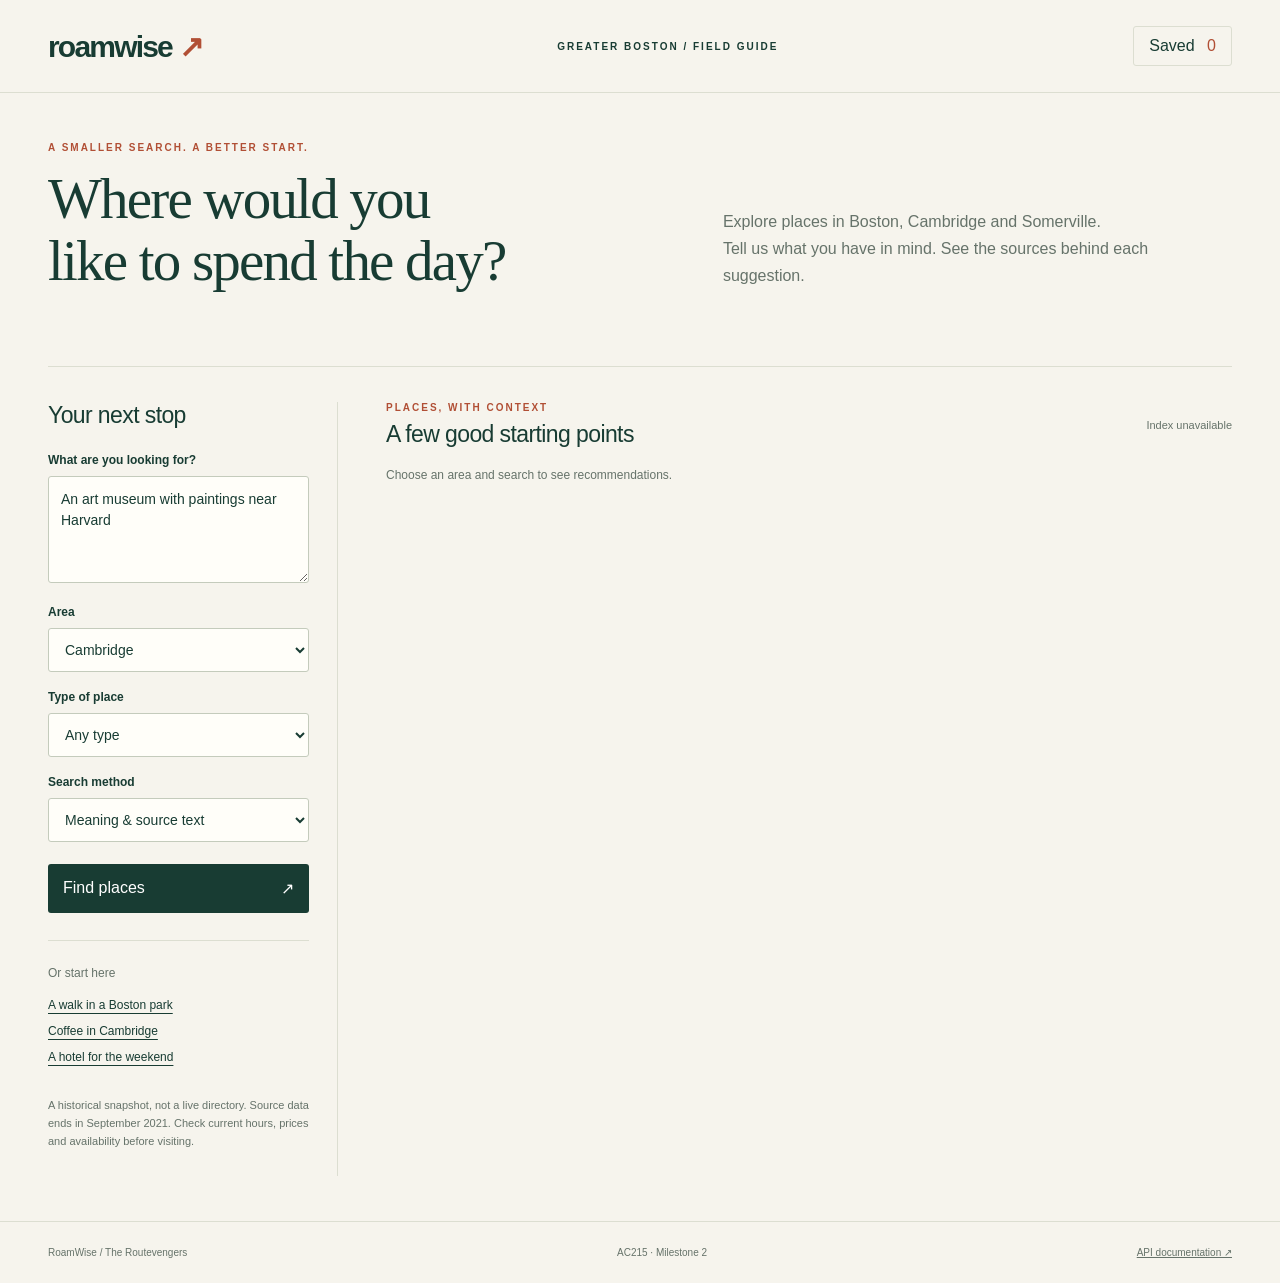
==== frontend/index.html @ 8fcb5fa9 "Build reproducible RoamWise MS2 retrieval pipeline" ====
<!doctype html>
<html lang="en">
  <head>
    <meta charset="utf-8" />
    <meta name="viewport" content="width=device-width, initial-scale=1" />
    <title>RoamWise · Boston, one place at a time</title>
    <link rel="stylesheet" href="styles.css" />
    <script src="app.js" defer></script>
  </head>
  <body>
    <header class="site-header">
      <a class="brand" href="/">roamwise<span>↗</span></a
      ><span>GREATER BOSTON / FIELD GUIDE</span
      ><button id="saved-toggle" class="quiet">
        Saved <span id="saved-count">0</span>
      </button>
    </header>
    <main>
      <section class="intro">
        <p class="eyebrow">A SMALLER SEARCH. A BETTER START.</p>
        <h1>Where would you<br />like to spend the day?</h1>
        <p class="lede">
          Explore places in Boston, Cambridge and Somerville.<br />Tell us what
          you have in mind. See the sources behind each suggestion.
        </p>
      </section>
      <div class="workspace">
        <aside class="search-panel">
          <h2>Your next stop</h2>
          <form id="search-form">
            <label for="query">What are you looking for?</label>
            <textarea
              id="query"
              name="query"
              minlength="3"
              maxlength="500"
              required
              placeholder="An art museum with paintings near Harvard"
            >
An art museum with paintings near Harvard</textarea
            >
            <label for="city">Area</label
            ><select id="city">
              <option value="">All three cities</option>
              <option value="Boston">Boston</option>
              <option value="Cambridge" selected>Cambridge</option>
              <option value="Somerville">Somerville</option>
            </select>
            <label for="category">Type of place</label
            ><select id="category">
              <option value="">Any type</option>
              <option value="culture">Arts & culture</option>
              <option value="outdoors">Outdoors & landmarks</option>
              <option value="food">Food & coffee</option>
              <option value="lodging">Places to stay</option>
            </select>
            <label for="method">Search method</label
            ><select id="method">
              <option value="semantic">Meaning & source text</option>
              <option value="baseline">Category & rating baseline</option>
            </select>
            <button id="search-button" class="primary" type="submit">
              Find places <span>↗</span>
            </button>
          </form>
          <div class="try">
            <p>Or start here</p>
            <button data-example="outdoors">A walk in a Boston park</button
            ><button data-example="food">Coffee in Cambridge</button
            ><button data-example="lodging">A hotel for the weekend</button>
          </div>
          <p class="data-note">
            A historical snapshot, not a live directory. Source data ends in
            September 2021. Check current hours, prices and availability before
            visiting.
          </p>
        </aside>
        <section class="results-panel" aria-label="Search results">
          <div class="results-header">
            <div>
              <p class="eyebrow">PLACES, WITH CONTEXT</p>
              <h2 id="results-title">A few good starting points</h2>
            </div>
            <span id="dataset-status" class="status">Connecting…</span>
          </div>
          <p id="message" role="status" aria-live="polite">
            Choose an area and search to see recommendations.
          </p>
          <div id="results"></div>
          <details id="context-panel" hidden>
            <summary>View retrieved context</summary>
            <p>
              These passages are the input an optional future language model
              would receive. This version retrieves sources; it does not
              generate an itinerary.
            </p>
            <pre id="context"></pre>
          </details>
          <section id="saved-panel" hidden>
            <div class="results-header">
              <h2>Your shortlist</h2>
              <button id="export" class="quiet">Download shortlist</button>
            </div>
            <div id="saved-list"></div>
          </section>
        </section>
      </div>
    </main>
    <footer>
      <span>RoamWise / The Routevengers</span><span>AC215 · Milestone 2</span
      ><a href="http://localhost:8000/docs" target="_blank" rel="noopener"
        >API documentation ↗</a
      >
    </footer>
    <dialog id="detail">
      <button id="close-detail" class="quiet close">Close ×</button>
      <div id="detail-body"></div>
    </dialog>
  </body>
</html>
---- frontend/styles.css ----
:root {
  --ink: #183c33;
  --muted: #66736a;
  --paper: #f6f4ed;
  --white: #fffef9;
  --line: #dcded1;
  --accent: #b14f35;
  --soft: #e8ebdf;
  font-family: Arial, sans-serif;
  color: var(--ink);
  background: var(--paper);
}
* {
  box-sizing: border-box;
}
body {
  margin: 0;
}
button,
input,
select,
textarea {
  font: inherit;
}
button,
a,
select,
summary {
  touch-action: manipulation;
}
button {
  cursor: pointer;
}
button:focus-visible,
a:focus-visible,
select:focus-visible,
textarea:focus-visible,
summary:focus-visible {
  outline: 3px solid var(--accent);
  outline-offset: 4px;
}
a {
  color: inherit;
}
button {
  color: inherit;
}
.site-header {
  max-width: 1360px;
  margin: auto;
  padding: 26px 48px;
  display: flex;
  justify-content: space-between;
  align-items: center;
  border-bottom: 1px solid var(--line);
}
.brand {
  font-size: 30px;
  font-weight: 800;
  letter-spacing: -1.8px;
  text-decoration: none;
}
.brand span {
  color: var(--accent);
  margin-left: 7px;
}
.site-header > span,
.eyebrow {
  font-size: 10px;
  letter-spacing: 2px;
  font-weight: 700;
}
.quiet {
  border: 1px solid var(--line);
  background: transparent;
  padding: 10px 15px;
  border-radius: 3px;
}
.quiet:hover {
  background: var(--soft);
}
#saved-count {
  margin-left: 8px;
  color: var(--accent);
}
main {
  max-width: 1360px;
  padding: 0 48px;
  margin: auto;
}
.intro {
  padding: 49px 0 40px;
  position: relative;
}
.eyebrow {
  color: var(--accent);
  margin: 0 0 15px;
}
h1 {
  font-family: Georgia, serif;
  font-weight: 400;
  font-size: 57px;
  line-height: 1.08;
  letter-spacing: -1.8px;
  margin: 0 0 22px;
}
.lede {
  font-size: 15px;
  line-height: 1.7;
  color: var(--muted);
  margin: 0;
}
h2 {
  font-size: 23px;
  letter-spacing: -0.6px;
  margin: 0 0 24px;
  font-weight: 500;
}
.workspace {
  display: grid;
  grid-template-columns: 290px 1fr;
  gap: 48px;
  border-top: 1px solid var(--line);
  padding-top: 35px;
}
.search-panel {
  padding-right: 28px;
  border-right: 1px solid var(--line);
}
label {
  display: block;
  font-size: 12px;
  font-weight: bold;
  margin: 18px 0 9px;
}
textarea,
select {
  width: 100%;
  padding: 12px;
  border: 1px solid #c4cbbc;
  background: var(--white);
  border-radius: 3px;
  color: var(--ink);
  font-size: 14px;
}
textarea {
  height: 107px;
  resize: vertical;
  line-height: 1.5;
}
.primary {
  width: 100%;
  display: flex;
  justify-content: space-between;
  background: var(--ink);
  color: white;
  border: 0;
  padding: 15px;
  margin-top: 22px;
  border-radius: 3px;
}
.primary:hover {
  background: #285448;
}
.primary:disabled {
  opacity: 0.6;
  cursor: wait;
}
.try {
  border-top: 1px solid var(--line);
  margin-top: 27px;
  padding-top: 13px;
}
.try p {
  font-size: 12px;
  color: var(--muted);
}
.try button {
  display: block;
  border: 0;
  background: transparent;
  text-align: left;
  font-size: 12px;
  padding: 6px 0;
  text-decoration: underline;
  text-underline-offset: 4px;
}
.data-note {
  font-size: 11px;
  line-height: 1.65;
  color: var(--muted);
  margin: 26px 0;
}
.results-header {
  display: flex;
  justify-content: space-between;
  align-items: center;
  gap: 16px;
}
.results-header h2 {
  margin-bottom: 0;
}
.results-header .eyebrow {
  margin-bottom: 8px;
}
.status {
  font-size: 11px;
  white-space: nowrap;
  color: var(--muted);
}
#message {
  font-size: 12px;
  line-height: 1.6;
  color: var(--muted);
  margin: 18px 0 26px;
}
.place {
  display: grid;
  grid-template-columns: 45px 1fr;
  gap: 14px;
  padding: 23px 0;
  border-top: 1px solid var(--line);
}
.rank {
  font:
    32px Georgia,
    serif;
  color: #a5b09e;
}
.place-top {
  display: flex;
  justify-content: space-between;
  gap: 12px;
}
.place h3 {
  font:
    27px/1.2 Georgia,
    serif;
  letter-spacing: -0.5px;
  margin: 0 0 10px;
}
.place-meta {
  font-size: 11px;
  letter-spacing: 0.6px;
  text-transform: uppercase;
  color: var(--accent);
  margin: 0 0 14px;
}
.place-address {
  font-size: 12px;
  color: var(--muted);
  line-height: 1.5;
  margin: 0 0 14px;
}
.quote {
  border-left: 2px solid #cbd4bd;
  padding: 1px 15px;
  margin: 0 0 15px;
  font:
    14px/1.65 Georgia,
    serif;
  color: #465647;
}
.quote small {
  display: block;
  font:
    10px Arial,
    sans-serif;
  margin-top: 8px;
  color: var(--muted);
}
.place-footer {
  display: flex;
  gap: 12px;
  align-items: center;
  justify-content: space-between;
}
.text-button {
  border: 0;
  padding: 7px 0;
  background: transparent;
  font-size: 12px;
  text-decoration: underline;
  text-underline-offset: 4px;
}
.score {
  font-size: 10px;
  color: var(--muted);
  text-align: right;
}
.save {
  align-self: start;
  border: 1px solid var(--line);
  background: transparent;
  padding: 8px 11px;
  font-size: 11px;
  border-radius: 3px;
}
.save[aria-pressed="true"] {
  background: var(--soft);
}
details {
  border-top: 1px solid var(--line);
  padding: 20px 0;
  margin-top: 15px;
  font-size: 12px;
}
details p {
  color: var(--muted);
  line-height: 1.6;
}
summary {
  cursor: pointer;
}
pre {
  white-space: pre-wrap;
  font: 12px/1.6 monospace;
  background: var(--soft);
  padding: 20px;
  overflow-wrap: anywhere;
  max-height: 420px;
  overflow: auto;
}
footer {
  max-width: 1360px;
  margin: 45px auto 0;
  padding: 25px 48px;
  display: flex;
  justify-content: space-between;
  border-top: 1px solid var(--line);
  font-size: 10px;
  color: var(--muted);
}
dialog {
  width: min(730px, 92vw);
  max-height: 85vh;
  overflow: auto;
  border: 1px solid var(--line);
  background: var(--white);
  padding: 30px;
  color: var(--ink);
}
dialog::backdrop {
  background: #102a2370;
}
.close {
  float: right;
}
dialog h2 {
  clear: both;
  font:
    32px Georgia,
    serif;
  padding-top: 25px;
}
dialog p {
  font-size: 14px;
  line-height: 1.7;
}
dialog h3 {
  font-size: 14px;
  margin-top: 24px;
}
.detail-source {
  font-size: 11px !important;
  overflow-wrap: anywhere;
  color: var(--muted);
}
#saved-panel {
  border-top: 1px solid var(--line);
  padding-top: 25px;
  margin-top: 25px;
}
.saved-row {
  display: flex;
  justify-content: space-between;
  align-items: center;
  padding: 14px 0;
  border-bottom: 1px solid var(--line);
  font-size: 14px;
}
.error {
  color: #a0392b !important;
}
@media (min-width: 1100px) {
  .lede {
    position: absolute;
    left: 57%;
    top: 115px;
    font-size: 16px;
  }
  .intro {
    min-height: 273px;
  }
}
@media (max-width: 800px) {
  .site-header {
    padding: 20px 24px;
  }
  .site-header > span {
    display: none;
  }
  main {
    padding: 0 24px;
  }
  .intro {
    padding: 32px 0;
  }
  h1 {
    font-size: 44px;
  }
  .workspace {
    grid-template-columns: 1fr;
    gap: 28px;
  }
  .search-panel {
    padding-right: 0;
    border-right: 0;
  }
  form {
    display: grid;
    grid-template-columns: 1fr 1fr;
    gap: 0 15px;
  }
  form label:first-child,
  textarea,
  .primary {
    grid-column: 1/-1;
  }
  label[for="city"] {
    grid-column: 1;
  }
  #city {
    grid-column: 1;
  }
  label[for="category"] {
    grid-column: 2;
    grid-row: 3;
  }
  #category {
    grid-column: 2;
    grid-row: 4;
  }
  label[for="method"],
  #method {
    grid-column: 1/-1;
  }
  .try {
    display: none;
  }
  .data-note {
    margin: 18px 0 0;
  }
  .results-header {
    align-items: start;
  }
  .status {
    font-size: 10px;
  }
  .place h3 {
    font-size: 23px;
  }
  .place {
    grid-template-columns: 30px 1fr;
    gap: 10px;
  }
  .rank {
    font-size: 25px;
  }
  footer {
    padding: 20px 24px;
    gap: 20px;
    flex-wrap: wrap;
  }
  .score {
    max-width: 150px;
  }
}
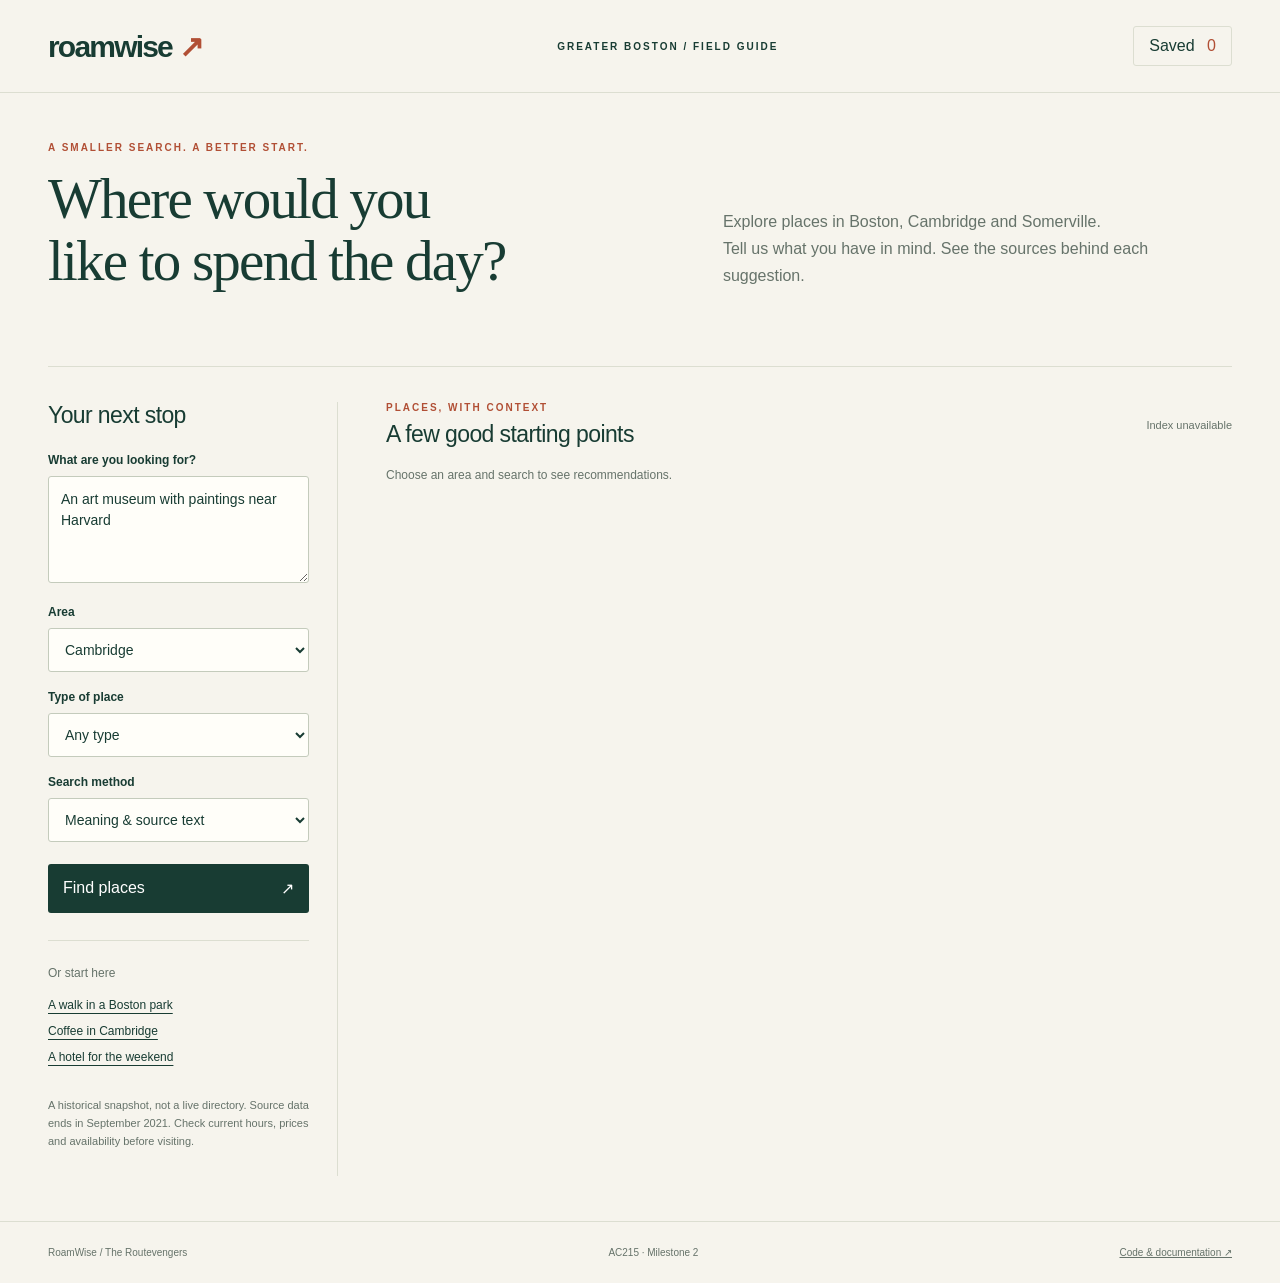
==== commit 0c04415a: "Add public showcase and optional containerized live sharing" ====
--- a/frontend/index.html
+++ b/frontend/index.html
@@ -108,8 +108,11 @@
     </main>
     <footer>
       <span>RoamWise / The Routevengers</span><span>AC215 · Milestone 2</span
-      ><a href="http://localhost:8000/docs" target="_blank" rel="noopener"
-        >API documentation ↗</a
+      ><a
+        href="https://github.com/EthanCHEN6/ac215-roamwise/tree/milestone2"
+        target="_blank"
+        rel="noopener"
+        >Code & documentation ↗</a
       >
     </footer>
     <dialog id="detail">
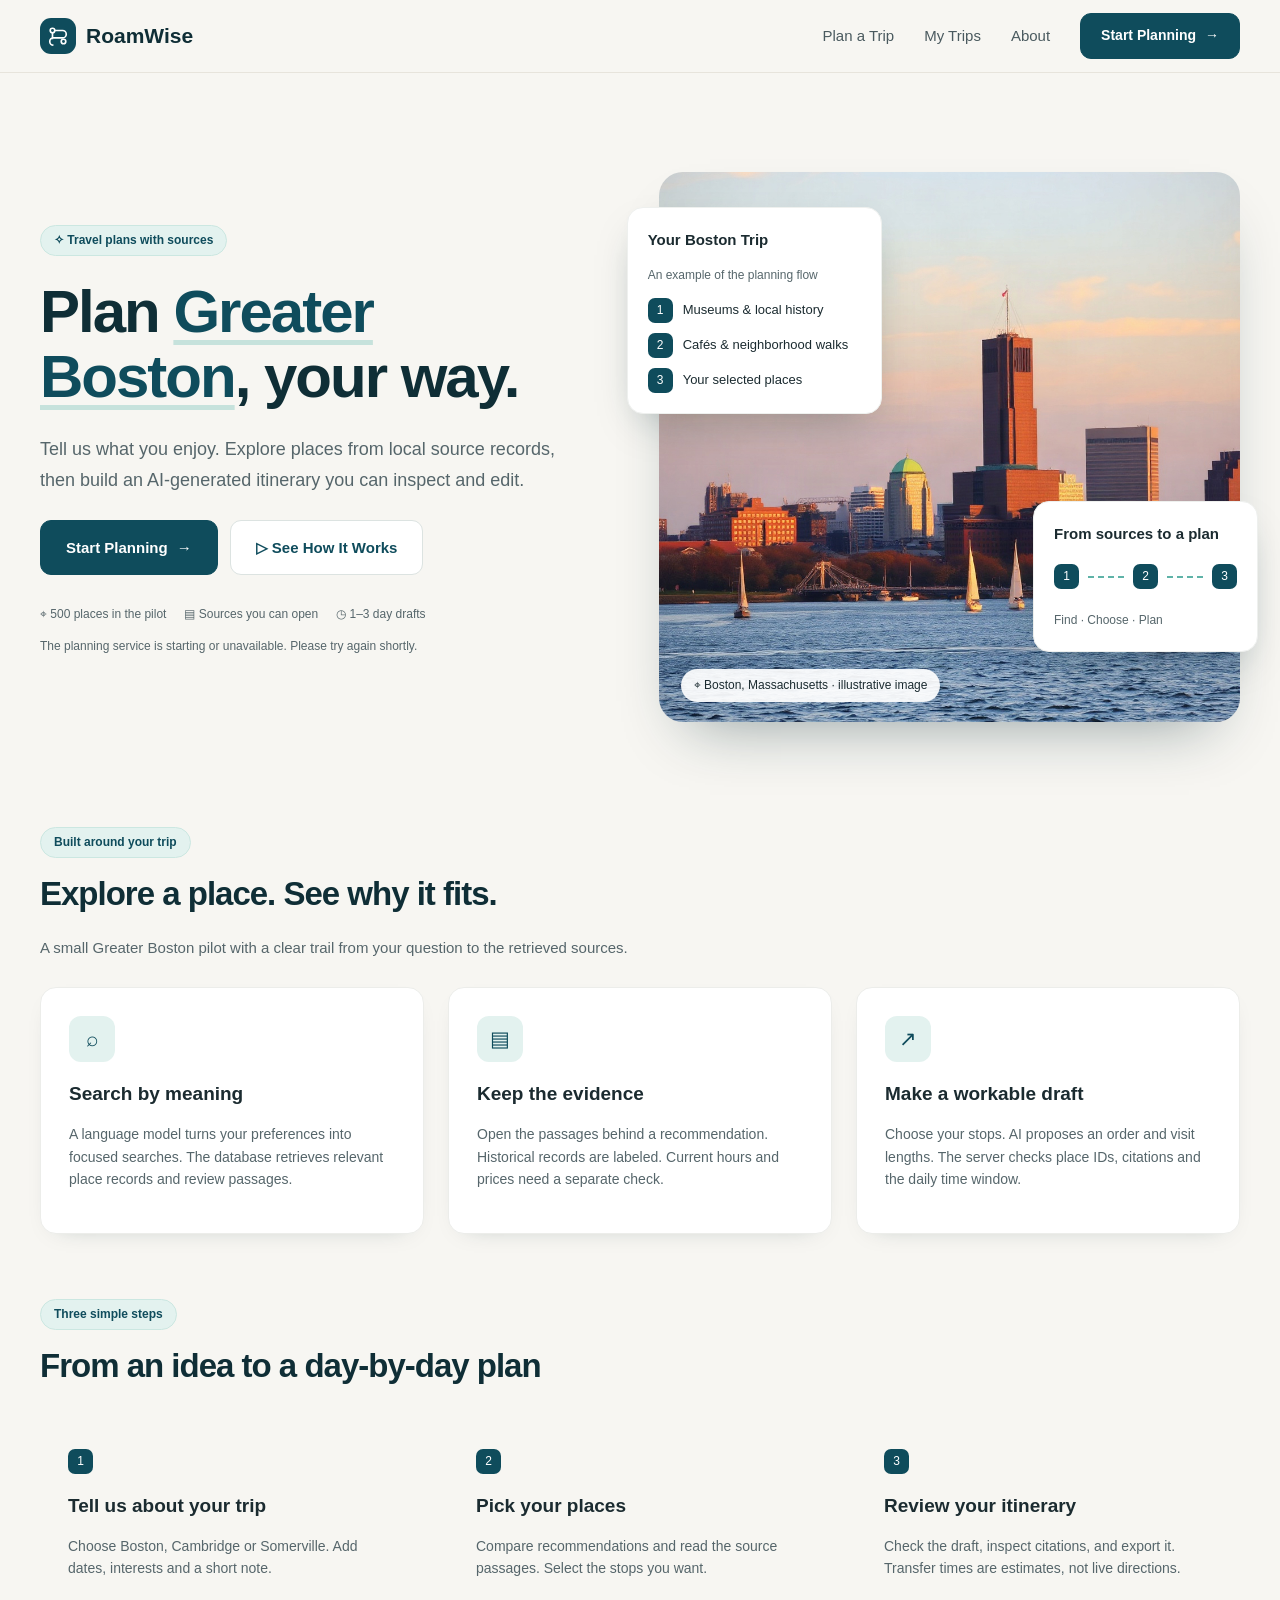
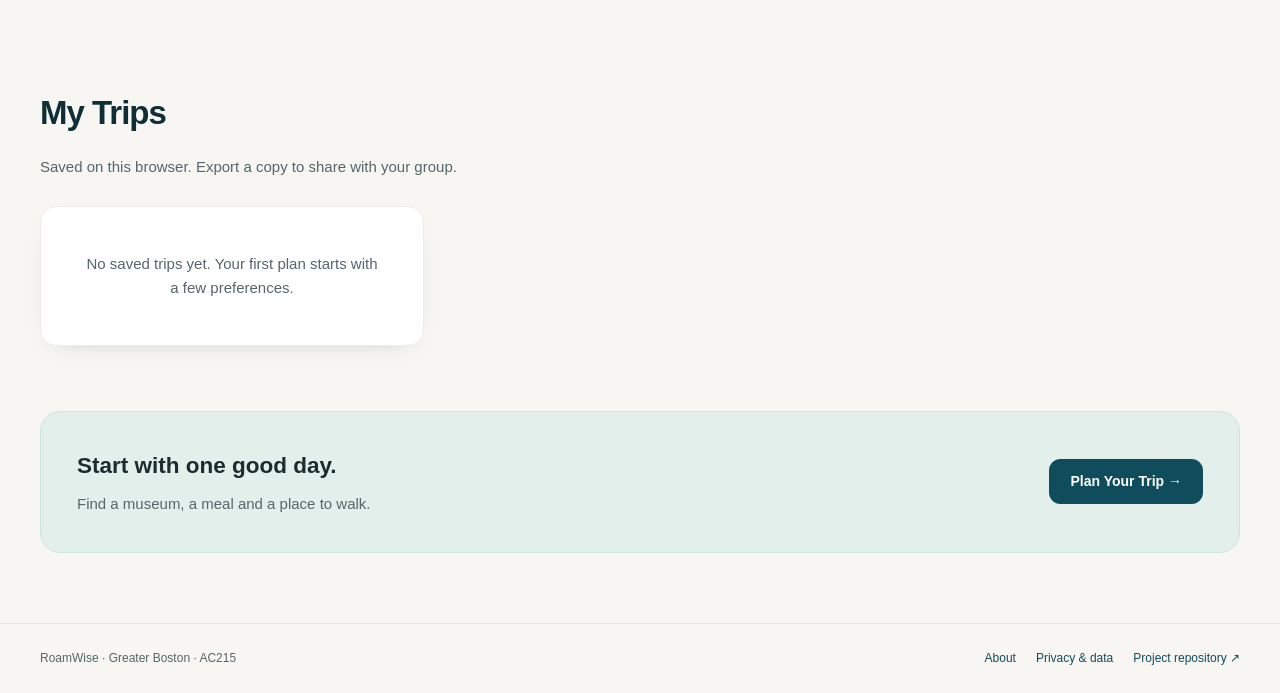
==== commit cf6ab9ae: "Add cited RAG trip planner and containerized cloud deployment" ====
--- a/frontend/index.html
+++ b/frontend/index.html
@@ -1,123 +1 @@
-<!doctype html>
-<html lang="en">
-  <head>
-    <meta charset="utf-8" />
-    <meta name="viewport" content="width=device-width, initial-scale=1" />
-    <title>RoamWise · Boston, one place at a time</title>
-    <link rel="stylesheet" href="styles.css" />
-    <script src="app.js" defer></script>
-  </head>
-  <body>
-    <header class="site-header">
-      <a class="brand" href="/">roamwise<span>↗</span></a
-      ><span>GREATER BOSTON / FIELD GUIDE</span
-      ><button id="saved-toggle" class="quiet">
-        Saved <span id="saved-count">0</span>
-      </button>
-    </header>
-    <main>
-      <section class="intro">
-        <p class="eyebrow">A SMALLER SEARCH. A BETTER START.</p>
-        <h1>Where would you<br />like to spend the day?</h1>
-        <p class="lede">
-          Explore places in Boston, Cambridge and Somerville.<br />Tell us what
-          you have in mind. See the sources behind each suggestion.
-        </p>
-      </section>
-      <div class="workspace">
-        <aside class="search-panel">
-          <h2>Your next stop</h2>
-          <form id="search-form">
-            <label for="query">What are you looking for?</label>
-            <textarea
-              id="query"
-              name="query"
-              minlength="3"
-              maxlength="500"
-              required
-              placeholder="An art museum with paintings near Harvard"
-            >
-An art museum with paintings near Harvard</textarea
-            >
-            <label for="city">Area</label
-            ><select id="city">
-              <option value="">All three cities</option>
-              <option value="Boston">Boston</option>
-              <option value="Cambridge" selected>Cambridge</option>
-              <option value="Somerville">Somerville</option>
-            </select>
-            <label for="category">Type of place</label
-            ><select id="category">
-              <option value="">Any type</option>
-              <option value="culture">Arts & culture</option>
-              <option value="outdoors">Outdoors & landmarks</option>
-              <option value="food">Food & coffee</option>
-              <option value="lodging">Places to stay</option>
-            </select>
-            <label for="method">Search method</label
-            ><select id="method">
-              <option value="semantic">Meaning & source text</option>
-              <option value="baseline">Category & rating baseline</option>
-            </select>
-            <button id="search-button" class="primary" type="submit">
-              Find places <span>↗</span>
-            </button>
-          </form>
-          <div class="try">
-            <p>Or start here</p>
-            <button data-example="outdoors">A walk in a Boston park</button
-            ><button data-example="food">Coffee in Cambridge</button
-            ><button data-example="lodging">A hotel for the weekend</button>
-          </div>
-          <p class="data-note">
-            A historical snapshot, not a live directory. Source data ends in
-            September 2021. Check current hours, prices and availability before
-            visiting.
-          </p>
-        </aside>
-        <section class="results-panel" aria-label="Search results">
-          <div class="results-header">
-            <div>
-              <p class="eyebrow">PLACES, WITH CONTEXT</p>
-              <h2 id="results-title">A few good starting points</h2>
-            </div>
-            <span id="dataset-status" class="status">Connecting…</span>
-          </div>
-          <p id="message" role="status" aria-live="polite">
-            Choose an area and search to see recommendations.
-          </p>
-          <div id="results"></div>
-          <details id="context-panel" hidden>
-            <summary>View retrieved context</summary>
-            <p>
-              These passages are the input an optional future language model
-              would receive. This version retrieves sources; it does not
-              generate an itinerary.
-            </p>
-            <pre id="context"></pre>
-          </details>
-          <section id="saved-panel" hidden>
-            <div class="results-header">
-              <h2>Your shortlist</h2>
-              <button id="export" class="quiet">Download shortlist</button>
-            </div>
-            <div id="saved-list"></div>
-          </section>
-        </section>
-      </div>
-    </main>
-    <footer>
-      <span>RoamWise / The Routevengers</span><span>AC215 · Milestone 2</span
-      ><a
-        href="https://github.com/EthanCHEN6/ac215-roamwise/tree/milestone2"
-        target="_blank"
-        rel="noopener"
-        >Code & documentation ↗</a
-      >
-    </footer>
-    <dialog id="detail">
-      <button id="close-detail" class="quiet close">Close ×</button>
-      <div id="detail-body"></div>
-    </dialog>
-  </body>
-</html>
+<!doctype html><html lang="en"><head><meta charset="utf-8"><meta name="viewport" content="width=device-width,initial-scale=1"><meta name="description" content="Plan a Greater Boston trip with retrieved sources and an AI-generated itinerary."><title>Plan Greater Boston, your way — RoamWise</title><link rel="stylesheet" href="site.css"><link rel="stylesheet" href="assets/leaflet.css"><script src="config.js" defer></script><script src="assets/leaflet.js" defer></script><script src="planner-app.js" defer></script></head><body data-page="home"><header><nav class="nav"><a class="brand" href="home.html" aria-label="RoamWise home"><span class="logo"><svg viewBox="0 0 24 24" fill="none" stroke="currentColor" stroke-width="1.8"><circle cx="6" cy="6" r="2.5"/><circle cx="18" cy="18" r="2.5"/><path d="M8.5 6H17a4 4 0 0 1 0 8H7a4 4 0 0 0 0 8M6 8.5v7"/></svg></span>RoamWise</a><div class="nav-links"><a href="plan.html">Plan a Trip</a><a href="home.html#my-trips">My Trips</a><a href="home.html#about">About</a><a href="plan.html" class="button">Start Planning <span aria-hidden="true">→</span></a></div></nav></header><main class="container"><section class="hero"><div><span class="eyebrow">✧ Travel plans with sources</span><h1>Plan <em>Greater Boston</em>, your way.</h1><p>Tell us what you enjoy. Explore places from local source records, then build an AI-generated itinerary you can inspect and edit.</p><div class="actions"><a class="button" href="plan.html">Start Planning <span aria-hidden="true">→</span></a><a class="secondary" href="#how-it-works">▷ See How It Works</a></div><div class="facts"><span>⌖ 500 places in the pilot</span><span>▤ Sources you can open</span><span>◷ 1–3 day drafts</span></div><p class="micro" style="font-size:12px" id="service-status">Checking the planning service…</p></div><div class="hero-visual"><img src="assets/boston.jpg" alt="Illustrative Boston skyline across the Charles River" fetchpriority="high"><span class="photo-label">⌖ Boston, Massachusetts · illustrative image</span><div class="float-card first"><h3>Your Boston Trip</h3><span class="micro">An example of the planning flow</span><ol><li><span class="num">1</span> Museums & local history</li><li><span class="num">2</span> Cafés & neighborhood walks</li><li><span class="num">3</span> Your selected places</li></ol></div><div class="float-card second"><h3>From sources to a plan</h3><div class="line-route"><span class="num">1</span><i></i><span class="num">2</span><i></i><span class="num">3</span></div><span class="micro">Find · Choose · Plan</span></div></div></section><section class="section" id="about"><span class="eyebrow">Built around your trip</span><h2>Explore a place. See why it fits.</h2><p>A small Greater Boston pilot with a clear trail from your question to the retrieved sources.</p><div class="three"><article class="card feature"><span class="icon-block">⌕</span><h3>Search by meaning</h3><p>A language model turns your preferences into focused searches. The database retrieves relevant place records and review passages.</p></article><article class="card feature"><span class="icon-block">▤</span><h3>Keep the evidence</h3><p>Open the passages behind a recommendation. Historical records are labeled. Current hours and prices need a separate check.</p></article><article class="card feature"><span class="icon-block">↗</span><h3>Make a workable draft</h3><p>Choose your stops. AI proposes an order and visit lengths. The server checks place IDs, citations and the daily time window.</p></article></div></section><section class="section" id="how-it-works"><span class="eyebrow">Three simple steps</span><h2>From an idea to a day-by-day plan</h2><div class="three"><article class="feature"><span class="num">1</span><h3>Tell us about your trip</h3><p>Choose Boston, Cambridge or Somerville. Add dates, interests and a short note.</p></article><article class="feature"><span class="num">2</span><h3>Pick your places</h3><p>Compare recommendations and read the source passages. Select the stops you want.</p></article><article class="feature"><span class="num">3</span><h3>Review your itinerary</h3><p>Check the draft, inspect citations, and export it. Transfer times are estimates, not live directions.</p></article></div></section><section class="section" id="my-trips"><h2>My Trips</h2><p>Saved on this browser. Export a copy to share with your group.</p><div id="saved-trips" class="three"></div></section><section class="callout"><div><h2>Start with one good day.</h2><p>Find a museum, a meal and a place to walk.</p></div><a href="plan.html" class="button">Plan Your Trip →</a></section></main><footer><span>RoamWise · Greater Boston · AC215</span><div><a href="home.html#about">About</a><a href="privacy.html">Privacy & data</a><a href="https://github.com/EthanCHEN6/ac215-roamwise" target="_blank" rel="noopener">Project repository ↗</a></div></footer><div id="toast" class="toast hidden" role="status"></div></body></html>
--- a/frontend/site.css
+++ b/frontend/site.css
@@ -0,0 +1 @@
+:root{--paper:#f7f6f2;--ink:#1b2b30;--deep:#0f2e36;--brand:#0f4c5c;--mint:#e3f2ef;--line:#dce3e1;--muted:#56666b;--soft:#8a979b}*{box-sizing:border-box}html{scroll-behavior:smooth;scroll-padding-top:95px}body{margin:0;background:var(--paper);color:var(--ink);font:15px/1.6 Inter,Arial,'Microsoft YaHei',sans-serif}button,input,select,textarea{font:inherit}button,a,input,select,textarea{-webkit-tap-highlight-color:transparent}a{color:var(--brand);text-decoration:none}button{cursor:pointer}button:disabled{opacity:.5;cursor:wait}button:focus-visible,a:focus-visible,input:focus-visible,textarea:focus-visible,select:focus-visible{outline:3px solid #66b9ab;outline-offset:3px}header{position:sticky;top:0;z-index:30;background:#f7f6f2f2;backdrop-filter:blur(12px);border-bottom:1px solid #e7e4dc}.nav{max-width:1280px;margin:auto;padding:0 40px;height:72px;display:flex;align-items:center;justify-content:space-between}.brand{display:flex;align-items:center;gap:10px;font-size:21px;font-weight:700;color:var(--deep)}.logo{width:36px;height:36px;border-radius:11px;background:var(--brand);color:white;display:grid;place-items:center}.logo svg{width:22px}.nav-links{display:flex;align-items:center;gap:30px}.nav-links a{color:#4a5a5f}.nav-links .button{color:white}.button,.secondary,.quiet{display:inline-flex;align-items:center;justify-content:center;gap:9px;border-radius:11px;padding:12px 20px;line-height:1.4;border:1px solid var(--brand);font-weight:600;font-size:14px;background:var(--brand);color:white;transition:background .15s}.button:hover{background:#0b3c49}.secondary{background:white;color:var(--brand);border-color:var(--line)}.secondary:hover{border-color:var(--brand)}.quiet{background:transparent;border-color:transparent;color:var(--brand);padding:8px 10px}.container{max-width:1280px;margin:auto;padding:35px 40px 70px}.hero{padding-top:64px;padding-bottom:80px;display:grid;grid-template-columns:1fr 1.05fr;align-items:center;gap:65px}.eyebrow,.pill{display:inline-flex;gap:7px;align-items:center;padding:5px 13px;border:1px solid #cbe7e1;border-radius:99px;color:var(--brand);background:var(--mint);font-size:12px;font-weight:600}.hero h1{font-size:60px;line-height:1.08;letter-spacing:-2px;margin:24px 0;color:var(--deep);font-weight:650}.hero h1 em{font-style:normal;color:var(--brand);text-decoration:underline;text-decoration-color:#7cc4b866;text-underline-offset:8px;text-decoration-thickness:5px}.hero p{font-size:18px;line-height:1.7;color:var(--muted);max-width:520px}.actions{display:flex;align-items:center;flex-wrap:wrap;gap:12px;margin-top:25px}.hero .button,.hero .secondary{padding:16px 25px;font-size:15px}.micro{font-size:12px;color:var(--muted)}.facts{display:flex;flex-wrap:wrap;gap:18px;margin-top:30px;color:var(--muted);font-size:12px}.hero-visual{height:550px;position:relative}.hero-visual>img{width:100%;height:100%;object-fit:cover;border-radius:24px;background:#2f7a80;box-shadow:0 30px 60px -30px #0f2e3673}.photo-label{position:absolute;bottom:20px;left:22px;background:#ffffffeb;padding:7px 13px;border-radius:99px;font-size:12px}.float-card{position:absolute;background:white;border:1px solid #eef0ee;border-radius:16px;padding:20px;box-shadow:0 18px 40px -16px #0f2e3659;width:255px}.float-card.first{left:-32px;top:35px}.float-card.second{right:-18px;bottom:70px;width:225px}.float-card h3{margin:0 0 10px;font-size:15px}.float-card ol{list-style:none;padding:0;margin:12px 0 0;display:grid;gap:10px}.float-card li{display:flex;gap:10px;align-items:center;font-size:13px}.num{background:var(--brand);color:white;border-radius:7px;min-width:25px;height:25px;display:inline-grid;place-items:center;font-size:12px}.line-route{display:flex;align-items:center;gap:9px;margin:18px 0}.line-route i{border-top:2px dashed #5fb3a8;flex:1}.section{margin:25px 0 65px}.section h2{font-size:33px;letter-spacing:-1px;color:var(--deep);margin:10px 0}.section>p{color:var(--muted);max-width:680px}.three{display:grid;grid-template-columns:repeat(3,1fr);gap:24px;margin-top:27px}.card{background:white;border:1px solid #ecedea;border-radius:16px;box-shadow:0 8px 24px -18px #0f2e3659}.feature{padding:28px}.feature h3{font-size:19px;margin:17px 0 8px}.feature p{font-size:14px;color:var(--muted)}.icon-block{display:inline-grid;place-items:center;width:46px;height:46px;border-radius:12px;background:var(--mint);color:var(--brand);font-size:21px}.callout{padding:36px;background:#e3efea;border:1px solid #cbe7e1;border-radius:20px;display:flex;justify-content:space-between;gap:30px;align-items:center}.callout h2{margin:0 0 8px}.callout p{margin:0;color:var(--muted)}footer{border-top:1px solid #e7e4dc;padding:25px 40px;display:flex;justify-content:space-between;gap:15px;flex-wrap:wrap;max-width:1280px;margin:auto;font-size:12px;color:var(--muted)}footer div{display:flex;gap:20px}.back{font-size:13px;color:var(--muted)}.page-head{margin:20px 0 32px;display:flex;justify-content:space-between;align-items:end;gap:20px}.page-head h1{font-size:42px;letter-spacing:-1px;line-height:1.2;color:var(--deep);margin:16px 0 8px}.page-head p{margin:0;color:var(--muted)}.progress{display:flex;gap:7px;flex-shrink:0;padding-bottom:10px}.progress span{height:6px;width:40px;border-radius:4px;background:#d6dedc}.progress .on{background:var(--brand)}.layout{display:grid;grid-template-columns:minmax(0,1fr) 350px;gap:28px;align-items:start}.form-section{padding:28px 30px;border-bottom:1px solid #f0f1ee}.form-section:last-child{border:0}.form-section h2{font-size:17px;color:var(--deep);margin:0 0 18px}.fields{display:grid;grid-template-columns:repeat(3,1fr);gap:16px}.fields.two{grid-template-columns:repeat(2,1fr)}label{display:block;font-size:13px;font-weight:600;color:#4a5a5f}input,select,textarea{width:100%;border:1px solid var(--line);border-radius:10px;background:#fbfcfb;color:var(--ink);padding:12px;margin-top:7px;min-height:46px;font-weight:400}textarea{resize:vertical}.chips{display:flex;gap:10px;flex-wrap:wrap}.chip{border:1px solid var(--line);border-radius:99px;background:white;padding:9px 17px;color:var(--muted);font-size:14px}.chip[aria-pressed=true],.chip.active{background:var(--brand);border-color:var(--brand);color:white}.form-foot{display:flex;align-items:center;justify-content:space-between;gap:15px;margin-top:23px}.side{position:sticky;top:96px;display:grid;gap:20px}.side .card{padding:24px}.side h3{font-size:15px;margin:0 0 16px}.summary{margin:0}.summary div{display:flex;justify-content:space-between;gap:20px;margin:13px 0;font-size:13px}.summary dt{color:var(--muted)}.summary dd{margin:0;text-align:right;font-weight:600}.tinted{background:#f1f8f6!important;border-color:#cbe7e1!important}.steps{padding-left:20px;font-size:13px;color:var(--muted)}.steps li{margin:13px 0}.notice{padding:14px 17px;background:#edf4f0;border:1px solid #d5e5df;border-radius:10px;font-size:13px;color:#3b5d56;margin:16px 0}.error{background:#fff1eb;border-color:#edc6bb;color:#8b392a}.hidden{display:none!important}.center-stage{max-width:640px;margin:60px auto;text-align:center}.center-stage h1{font-size:32px;line-height:1.3}.center-stage .card{padding:35px;margin:25px 0;text-align:left}.spinner{width:55px;height:55px;border:4px solid #d5e8e0;border-top-color:var(--brand);border-radius:50%;margin:30px auto;animation:spin 1s linear infinite}@keyframes spin{to{transform:rotate(360deg)}}.search-trace{font-size:12px;line-height:1.8;overflow-wrap:anywhere}.search-trace ol{padding-left:20px}.result-top{display:flex;align-items:center;justify-content:space-between;gap:15px;margin-bottom:20px}.place-card{padding:22px;margin-bottom:16px;display:grid;grid-template-columns:70px 1fr;gap:20px}.place-art{height:70px;border-radius:13px;background:linear-gradient(145deg,#e3f2ef,#cee0de);display:grid;place-items:center;color:var(--brand);font-size:26px}.place-card h2{font-size:20px;margin:6px 0;line-height:1.3}.place-card p{color:var(--muted);font-size:13px;margin:8px 0}.place-meta{display:flex;flex-wrap:wrap;gap:13px;font-size:12px;color:var(--muted)}.place-bottom{display:flex;align-items:center;justify-content:space-between;gap:10px;margin-top:17px}.place-bottom .button,.place-bottom .secondary{padding:9px 13px}.place-bottom .selected{background:var(--mint);color:var(--brand);border-color:#84b5a9}.quote{border-left:3px solid #80b5aa;padding-left:12px;color:#526c64;font-size:13px;font-style:normal}.source-list{padding-left:0;list-style:none}.source-list li{border-top:1px solid var(--line);padding:15px 0;overflow-wrap:anywhere}.source-list small{display:block;color:var(--muted);font-size:11px}.map{min-height:220px;border-radius:12px;background:#e9efe7;overflow:hidden;position:relative}.map .map-note{padding:9px 12px;background:#ffffffb8;font-size:11px;color:#53665f}.selected-list{list-style:none;padding:0;font-size:13px}.selected-list li{border-bottom:1px solid #edf0eb;padding:9px 0;display:flex;align-items:center;justify-content:space-between;gap:10px}.wide{width:100%}.tabs{display:flex;gap:10px;flex-wrap:wrap;margin-bottom:22px}.tab{border:1px solid var(--line);border-radius:10px;background:white;color:var(--muted);padding:12px 18px}.tab.active{background:var(--brand);color:white;border-color:var(--brand)}.timeline{padding:26px}.timeline h2{font-size:21px;margin:0 0 25px}.stop{display:grid;grid-template-columns:65px 1fr;gap:20px;padding:0 0 25px}.time{font-size:15px;font-weight:600;color:var(--brand);padding-top:4px}.stop-body{border-left:2px solid #d6e8df;padding-left:24px;position:relative}.stop-body:before{content:'';position:absolute;top:9px;left:-6px;width:10px;height:10px;background:var(--brand);border-radius:50%}.stop-body h3{font-size:20px;margin:0 0 8px}.stop-body p{font-size:14px;color:var(--muted)}.transfer{margin:0 0 15px 84px;color:#71817b;font-size:12px;padding:10px 14px;background:#f6f7f2;border-radius:9px}.draft-summary{padding:22px;margin-bottom:22px;background:#f1f8f6;border:1px solid #cbe7e1;border-radius:14px}.draft-summary p{margin:0 0 10px}.details{padding:30px}.details h2{margin-top:25px;font-size:20px}.empty{padding:45px;text-align:center;color:var(--muted)}details summary{cursor:pointer;font-size:13px;font-weight:600;color:var(--brand);padding:8px 0}.saved-card{padding:24px}.saved-card h3{margin:0 0 8px}.saved-card p{color:var(--muted);font-size:13px}.status-dot{height:7px;width:7px;display:inline-block;border-radius:50%;background:#7f9a91;margin-right:6px}.loading{opacity:.7}.toast{position:fixed;bottom:25px;left:50%;transform:translateX(-50%);background:var(--deep);color:white;border-radius:10px;padding:13px 23px;box-shadow:0 8px 25px #0002;z-index:50;max-width:90vw}.policy{max-width:800px}.policy h1{font-size:36px}.policy p,.policy li{color:var(--muted)}.gmp{font:400 14px Arial,sans-serif;color:#5e5e5e;white-space:nowrap}.live-box{border:1px solid var(--line);padding:20px;border-radius:12px;margin-top:20px}.banner{padding:12px 40px;background:#edf4ef;text-align:center;font-size:12px;color:#415e56}.count{color:var(--brand);font-weight:600}.resource-links{display:flex;gap:20px;flex-wrap:wrap;margin-top:20px;font-size:13px}.source-code{font:12px/1.8 Consolas,monospace;overflow-wrap:anywhere}.no-print{display:block}@media(max-width:1000px){.hero{gap:30px}.hero h1{font-size:48px}.hero-visual{height:480px}.float-card.first{left:-10px;width:210px}.float-card.second{right:-5px}.layout{grid-template-columns:minmax(0,1fr) 300px;gap:20px}.fields{grid-template-columns:1fr}.nav{padding:0 25px}.container{padding-left:25px;padding-right:25px}}@media(max-width:760px){.nav{height:65px;padding:0 18px}.nav-links{gap:17px}.nav-links .button,.nav-links a[href*='#about']{display:none}.brand{font-size:19px}.container{padding:25px 18px 45px}.hero{grid-template-columns:1fr;padding-top:35px;gap:35px}.hero h1{font-size:45px}.hero-visual{height:410px;margin:0 7px}.float-card.first{top:25px;left:-8px;width:210px}.float-card.second{width:190px;bottom:45px}.three,.layout{grid-template-columns:1fr}.side{position:static}.page-head h1{font-size:33px}.progress{display:none}.fields,.fields.two{grid-template-columns:1fr 1fr}.form-section{padding:22px}.form-foot,.callout{align-items:stretch;flex-direction:column}.form-foot .button{width:100%}.place-card{grid-template-columns:45px 1fr;gap:14px;padding:18px}.place-art{height:45px;font-size:20px}.place-card h2{font-size:18px}.timeline{padding:20px 15px}.stop{grid-template-columns:48px 1fr;gap:12px}.stop-body{padding-left:17px}.transfer{margin-left:60px}.section h2{font-size:28px}.hero p{font-size:17px}.details{padding:22px}.page-head{align-items:start;flex-direction:column}.banner{padding:10px 18px}footer{padding:22px 18px}.no-mobile{display:none}}@media(max-width:400px){.fields,.fields.two{grid-template-columns:1fr}.hero h1{font-size:40px}.nav-links{gap:13px;font-size:13px}.place-bottom{align-items:stretch;flex-direction:column}}@media(prefers-reduced-motion:reduce){html{scroll-behavior:auto}.spinner{animation:none}}@media print{header,footer,.no-print,.side,.actions,.tabs,.banner{display:none!important}body{background:white}.container{max-width:none;padding:0}.layout{display:block}.card{box-shadow:none}.stop{break-inside:avoid}.page-head h1{font-size:25px}.day-print{display:block!important}.draft-summary{background:white}.transfer{background:white}}
--- a/frontend/assets/leaflet.css
+++ b/frontend/assets/leaflet.css
@@ -0,0 +1,661 @@
+/* required styles */
+
+.leaflet-pane,
+.leaflet-tile,
+.leaflet-marker-icon,
+.leaflet-marker-shadow,
+.leaflet-tile-container,
+.leaflet-pane > svg,
+.leaflet-pane > canvas,
+.leaflet-zoom-box,
+.leaflet-image-layer,
+.leaflet-layer {
+	position: absolute;
+	left: 0;
+	top: 0;
+	}
+.leaflet-container {
+	overflow: hidden;
+	}
+.leaflet-tile,
+.leaflet-marker-icon,
+.leaflet-marker-shadow {
+	-webkit-user-select: none;
+	   -moz-user-select: none;
+	        user-select: none;
+	  -webkit-user-drag: none;
+	}
+/* Prevents IE11 from highlighting tiles in blue */
+.leaflet-tile::selection {
+	background: transparent;
+}
+/* Safari renders non-retina tile on retina better with this, but Chrome is worse */
+.leaflet-safari .leaflet-tile {
+	image-rendering: -webkit-optimize-contrast;
+	}
+/* hack that prevents hw layers "stretching" when loading new tiles */
+.leaflet-safari .leaflet-tile-container {
+	width: 1600px;
+	height: 1600px;
+	-webkit-transform-origin: 0 0;
+	}
+.leaflet-marker-icon,
+.leaflet-marker-shadow {
+	display: block;
+	}
+/* .leaflet-container svg: reset svg max-width decleration shipped in Joomla! (joomla.org) 3.x */
+/* .leaflet-container img: map is broken in FF if you have max-width: 100% on tiles */
+.leaflet-container .leaflet-overlay-pane svg {
+	max-width: none !important;
+	max-height: none !important;
+	}
+.leaflet-container .leaflet-marker-pane img,
+.leaflet-container .leaflet-shadow-pane img,
+.leaflet-container .leaflet-tile-pane img,
+.leaflet-container img.leaflet-image-layer,
+.leaflet-container .leaflet-tile {
+	max-width: none !important;
+	max-height: none !important;
+	width: auto;
+	padding: 0;
+	}
+
+.leaflet-container img.leaflet-tile {
+	/* See: https://bugs.chromium.org/p/chromium/issues/detail?id=600120 */
+	mix-blend-mode: plus-lighter;
+}
+
+.leaflet-container.leaflet-touch-zoom {
+	-ms-touch-action: pan-x pan-y;
+	touch-action: pan-x pan-y;
+	}
+.leaflet-container.leaflet-touch-drag {
+	-ms-touch-action: pinch-zoom;
+	/* Fallback for FF which doesn't support pinch-zoom */
+	touch-action: none;
+	touch-action: pinch-zoom;
+}
+.leaflet-container.leaflet-touch-drag.leaflet-touch-zoom {
+	-ms-touch-action: none;
+	touch-action: none;
+}
+.leaflet-container {
+	-webkit-tap-highlight-color: transparent;
+}
+.leaflet-container a {
+	-webkit-tap-highlight-color: rgba(51, 181, 229, 0.4);
+}
+.leaflet-tile {
+	filter: inherit;
+	visibility: hidden;
+	}
+.leaflet-tile-loaded {
+	visibility: inherit;
+	}
+.leaflet-zoom-box {
+	width: 0;
+	height: 0;
+	-moz-box-sizing: border-box;
+	     box-sizing: border-box;
+	z-index: 800;
+	}
+/* workaround for https://bugzilla.mozilla.org/show_bug.cgi?id=888319 */
+.leaflet-overlay-pane svg {
+	-moz-user-select: none;
+	}
+
+.leaflet-pane         { z-index: 400; }
+
+.leaflet-tile-pane    { z-index: 200; }
+.leaflet-overlay-pane { z-index: 400; }
+.leaflet-shadow-pane  { z-index: 500; }
+.leaflet-marker-pane  { z-index: 600; }
+.leaflet-tooltip-pane   { z-index: 650; }
+.leaflet-popup-pane   { z-index: 700; }
+
+.leaflet-map-pane canvas { z-index: 100; }
+.leaflet-map-pane svg    { z-index: 200; }
+
+.leaflet-vml-shape {
+	width: 1px;
+	height: 1px;
+	}
+.lvml {
+	behavior: url(#default#VML);
+	display: inline-block;
+	position: absolute;
+	}
+
+
+/* control positioning */
+
+.leaflet-control {
+	position: relative;
+	z-index: 800;
+	pointer-events: visiblePainted; /* IE 9-10 doesn't have auto */
+	pointer-events: auto;
+	}
+.leaflet-top,
+.leaflet-bottom {
+	position: absolute;
+	z-index: 1000;
+	pointer-events: none;
+	}
+.leaflet-top {
+	top: 0;
+	}
+.leaflet-right {
+	right: 0;
+	}
+.leaflet-bottom {
+	bottom: 0;
+	}
+.leaflet-left {
+	left: 0;
+	}
+.leaflet-control {
+	float: left;
+	clear: both;
+	}
+.leaflet-right .leaflet-control {
+	float: right;
+	}
+.leaflet-top .leaflet-control {
+	margin-top: 10px;
+	}
+.leaflet-bottom .leaflet-control {
+	margin-bottom: 10px;
+	}
+.leaflet-left .leaflet-control {
+	margin-left: 10px;
+	}
+.leaflet-right .leaflet-control {
+	margin-right: 10px;
+	}
+
+
+/* zoom and fade animations */
+
+.leaflet-fade-anim .leaflet-popup {
+	opacity: 0;
+	-webkit-transition: opacity 0.2s linear;
+	   -moz-transition: opacity 0.2s linear;
+	        transition: opacity 0.2s linear;
+	}
+.leaflet-fade-anim .leaflet-map-pane .leaflet-popup {
+	opacity: 1;
+	}
+.leaflet-zoom-animated {
+	-webkit-transform-origin: 0 0;
+	    -ms-transform-origin: 0 0;
+	        transform-origin: 0 0;
+	}
+svg.leaflet-zoom-animated {
+	will-change: transform;
+}
+
+.leaflet-zoom-anim .leaflet-zoom-animated {
+	-webkit-transition: -webkit-transform 0.25s cubic-bezier(0,0,0.25,1);
+	   -moz-transition:    -moz-transform 0.25s cubic-bezier(0,0,0.25,1);
+	        transition:         transform 0.25s cubic-bezier(0,0,0.25,1);
+	}
+.leaflet-zoom-anim .leaflet-tile,
+.leaflet-pan-anim .leaflet-tile {
+	-webkit-transition: none;
+	   -moz-transition: none;
+	        transition: none;
+	}
+
+.leaflet-zoom-anim .leaflet-zoom-hide {
+	visibility: hidden;
+	}
+
+
+/* cursors */
+
+.leaflet-interactive {
+	cursor: pointer;
+	}
+.leaflet-grab {
+	cursor: -webkit-grab;
+	cursor:    -moz-grab;
+	cursor:         grab;
+	}
+.leaflet-crosshair,
+.leaflet-crosshair .leaflet-interactive {
+	cursor: crosshair;
+	}
+.leaflet-popup-pane,
+.leaflet-control {
+	cursor: auto;
+	}
+.leaflet-dragging .leaflet-grab,
+.leaflet-dragging .leaflet-grab .leaflet-interactive,
+.leaflet-dragging .leaflet-marker-draggable {
+	cursor: move;
+	cursor: -webkit-grabbing;
+	cursor:    -moz-grabbing;
+	cursor:         grabbing;
+	}
+
+/* marker & overlays interactivity */
+.leaflet-marker-icon,
+.leaflet-marker-shadow,
+.leaflet-image-layer,
+.leaflet-pane > svg path,
+.leaflet-tile-container {
+	pointer-events: none;
+	}
+
+.leaflet-marker-icon.leaflet-interactive,
+.leaflet-image-layer.leaflet-interactive,
+.leaflet-pane > svg path.leaflet-interactive,
+svg.leaflet-image-layer.leaflet-interactive path {
+	pointer-events: visiblePainted; /* IE 9-10 doesn't have auto */
+	pointer-events: auto;
+	}
+
+/* visual tweaks */
+
+.leaflet-container {
+	background: #ddd;
+	outline-offset: 1px;
+	}
+.leaflet-container a {
+	color: #0078A8;
+	}
+.leaflet-zoom-box {
+	border: 2px dotted #38f;
+	background: rgba(255,255,255,0.5);
+	}
+
+
+/* general typography */
+.leaflet-container {
+	font-family: "Helvetica Neue", Arial, Helvetica, sans-serif;
+	font-size: 12px;
+	font-size: 0.75rem;
+	line-height: 1.5;
+	}
+
+
+/* general toolbar styles */
+
+.leaflet-bar {
+	box-shadow: 0 1px 5px rgba(0,0,0,0.65);
+	border-radius: 4px;
+	}
+.leaflet-bar a {
+	background-color: #fff;
+	border-bottom: 1px solid #ccc;
+	width: 26px;
+	height: 26px;
+	line-height: 26px;
+	display: block;
+	text-align: center;
+	text-decoration: none;
+	color: black;
+	}
+.leaflet-bar a,
+.leaflet-control-layers-toggle {
+	background-position: 50% 50%;
+	background-repeat: no-repeat;
+	display: block;
+	}
+.leaflet-bar a:hover,
+.leaflet-bar a:focus {
+	background-color: #f4f4f4;
+	}
+.leaflet-bar a:first-child {
+	border-top-left-radius: 4px;
+	border-top-right-radius: 4px;
+	}
+.leaflet-bar a:last-child {
+	border-bottom-left-radius: 4px;
+	border-bottom-right-radius: 4px;
+	border-bottom: none;
+	}
+.leaflet-bar a.leaflet-disabled {
+	cursor: default;
+	background-color: #f4f4f4;
+	color: #bbb;
+	}
+
+.leaflet-touch .leaflet-bar a {
+	width: 30px;
+	height: 30px;
+	line-height: 30px;
+	}
+.leaflet-touch .leaflet-bar a:first-child {
+	border-top-left-radius: 2px;
+	border-top-right-radius: 2px;
+	}
+.leaflet-touch .leaflet-bar a:last-child {
+	border-bottom-left-radius: 2px;
+	border-bottom-right-radius: 2px;
+	}
+
+/* zoom control */
+
+.leaflet-control-zoom-in,
+.leaflet-control-zoom-out {
+	font: bold 18px 'Lucida Console', Monaco, monospace;
+	text-indent: 1px;
+	}
+
+.leaflet-touch .leaflet-control-zoom-in, .leaflet-touch .leaflet-control-zoom-out  {
+	font-size: 22px;
+	}
+
+
+/* layers control */
+
+.leaflet-control-layers {
+	box-shadow: 0 1px 5px rgba(0,0,0,0.4);
+	background: #fff;
+	border-radius: 5px;
+	}
+.leaflet-control-layers-toggle {
+	background-image: url(images/layers.png);
+	width: 36px;
+	height: 36px;
+	}
+.leaflet-retina .leaflet-control-layers-toggle {
+	background-image: url(images/layers-2x.png);
+	background-size: 26px 26px;
+	}
+.leaflet-touch .leaflet-control-layers-toggle {
+	width: 44px;
+	height: 44px;
+	}
+.leaflet-control-layers .leaflet-control-layers-list,
+.leaflet-control-layers-expanded .leaflet-control-layers-toggle {
+	display: none;
+	}
+.leaflet-control-layers-expanded .leaflet-control-layers-list {
+	display: block;
+	position: relative;
+	}
+.leaflet-control-layers-expanded {
+	padding: 6px 10px 6px 6px;
+	color: #333;
+	background: #fff;
+	}
+.leaflet-control-layers-scrollbar {
+	overflow-y: scroll;
+	overflow-x: hidden;
+	padding-right: 5px;
+	}
+.leaflet-control-layers-selector {
+	margin-top: 2px;
+	position: relative;
+	top: 1px;
+	}
+.leaflet-control-layers label {
+	display: block;
+	font-size: 13px;
+	font-size: 1.08333em;
+	}
+.leaflet-control-layers-separator {
+	height: 0;
+	border-top: 1px solid #ddd;
+	margin: 5px -10px 5px -6px;
+	}
+
+/* Default icon URLs */
+.leaflet-default-icon-path { /* used only in path-guessing heuristic, see L.Icon.Default */
+	background-image: url(images/marker-icon.png);
+	}
+
+
+/* attribution and scale controls */
+
+.leaflet-container .leaflet-control-attribution {
+	background: #fff;
+	background: rgba(255, 255, 255, 0.8);
+	margin: 0;
+	}
+.leaflet-control-attribution,
+.leaflet-control-scale-line {
+	padding: 0 5px;
+	color: #333;
+	line-height: 1.4;
+	}
+.leaflet-control-attribution a {
+	text-decoration: none;
+	}
+.leaflet-control-attribution a:hover,
+.leaflet-control-attribution a:focus {
+	text-decoration: underline;
+	}
+.leaflet-attribution-flag {
+	display: inline !important;
+	vertical-align: baseline !important;
+	width: 1em;
+	height: 0.6669em;
+	}
+.leaflet-left .leaflet-control-scale {
+	margin-left: 5px;
+	}
+.leaflet-bottom .leaflet-control-scale {
+	margin-bottom: 5px;
+	}
+.leaflet-control-scale-line {
+	border: 2px solid #777;
+	border-top: none;
+	line-height: 1.1;
+	padding: 2px 5px 1px;
+	white-space: nowrap;
+	-moz-box-sizing: border-box;
+	     box-sizing: border-box;
+	background: rgba(255, 255, 255, 0.8);
+	text-shadow: 1px 1px #fff;
+	}
+.leaflet-control-scale-line:not(:first-child) {
+	border-top: 2px solid #777;
+	border-bottom: none;
+	margin-top: -2px;
+	}
+.leaflet-control-scale-line:not(:first-child):not(:last-child) {
+	border-bottom: 2px solid #777;
+	}
+
+.leaflet-touch .leaflet-control-attribution,
+.leaflet-touch .leaflet-control-layers,
+.leaflet-touch .leaflet-bar {
+	box-shadow: none;
+	}
+.leaflet-touch .leaflet-control-layers,
+.leaflet-touch .leaflet-bar {
+	border: 2px solid rgba(0,0,0,0.2);
+	background-clip: padding-box;
+	}
+
+
+/* popup */
+
+.leaflet-popup {
+	position: absolute;
+	text-align: center;
+	margin-bottom: 20px;
+	}
+.leaflet-popup-content-wrapper {
+	padding: 1px;
+	text-align: left;
+	border-radius: 12px;
+	}
+.leaflet-popup-content {
+	margin: 13px 24px 13px 20px;
+	line-height: 1.3;
+	font-size: 13px;
+	font-size: 1.08333em;
+	min-height: 1px;
+	}
+.leaflet-popup-content p {
+	margin: 17px 0;
+	margin: 1.3em 0;
+	}
+.leaflet-popup-tip-container {
+	width: 40px;
+	height: 20px;
+	position: absolute;
+	left: 50%;
+	margin-top: -1px;
+	margin-left: -20px;
+	overflow: hidden;
+	pointer-events: none;
+	}
+.leaflet-popup-tip {
+	width: 17px;
+	height: 17px;
+	padding: 1px;
+
+	margin: -10px auto 0;
+	pointer-events: auto;
+
+	-webkit-transform: rotate(45deg);
+	   -moz-transform: rotate(45deg);
+	    -ms-transform: rotate(45deg);
+	        transform: rotate(45deg);
+	}
+.leaflet-popup-content-wrapper,
+.leaflet-popup-tip {
+	background: white;
+	color: #333;
+	box-shadow: 0 3px 14px rgba(0,0,0,0.4);
+	}
+.leaflet-container a.leaflet-popup-close-button {
+	position: absolute;
+	top: 0;
+	right: 0;
+	border: none;
+	text-align: center;
+	width: 24px;
+	height: 24px;
+	font: 16px/24px Tahoma, Verdana, sans-serif;
+	color: #757575;
+	text-decoration: none;
+	background: transparent;
+	}
+.leaflet-container a.leaflet-popup-close-button:hover,
+.leaflet-container a.leaflet-popup-close-button:focus {
+	color: #585858;
+	}
+.leaflet-popup-scrolled {
+	overflow: auto;
+	}
+
+.leaflet-oldie .leaflet-popup-content-wrapper {
+	-ms-zoom: 1;
+	}
+.leaflet-oldie .leaflet-popup-tip {
+	width: 24px;
+	margin: 0 auto;
+
+	-ms-filter: "progid:DXImageTransform.Microsoft.Matrix(M11=0.70710678, M12=0.70710678, M21=-0.70710678, M22=0.70710678)";
+	filter: progid:DXImageTransform.Microsoft.Matrix(M11=0.70710678, M12=0.70710678, M21=-0.70710678, M22=0.70710678);
+	}
+
+.leaflet-oldie .leaflet-control-zoom,
+.leaflet-oldie .leaflet-control-layers,
+.leaflet-oldie .leaflet-popup-content-wrapper,
+.leaflet-oldie .leaflet-popup-tip {
+	border: 1px solid #999;
+	}
+
+
+/* div icon */
+
+.leaflet-div-icon {
+	background: #fff;
+	border: 1px solid #666;
+	}
+
+
+/* Tooltip */
+/* Base styles for the element that has a tooltip */
+.leaflet-tooltip {
+	position: absolute;
+	padding: 6px;
+	background-color: #fff;
+	border: 1px solid #fff;
+	border-radius: 3px;
+	color: #222;
+	white-space: nowrap;
+	-webkit-user-select: none;
+	-moz-user-select: none;
+	-ms-user-select: none;
+	user-select: none;
+	pointer-events: none;
+	box-shadow: 0 1px 3px rgba(0,0,0,0.4);
+	}
+.leaflet-tooltip.leaflet-interactive {
+	cursor: pointer;
+	pointer-events: auto;
+	}
+.leaflet-tooltip-top:before,
+.leaflet-tooltip-bottom:before,
+.leaflet-tooltip-left:before,
+.leaflet-tooltip-right:before {
+	position: absolute;
+	pointer-events: none;
+	border: 6px solid transparent;
+	background: transparent;
+	content: "";
+	}
+
+/* Directions */
+
+.leaflet-tooltip-bottom {
+	margin-top: 6px;
+}
+.leaflet-tooltip-top {
+	margin-top: -6px;
+}
+.leaflet-tooltip-bottom:before,
+.leaflet-tooltip-top:before {
+	left: 50%;
+	margin-left: -6px;
+	}
+.leaflet-tooltip-top:before {
+	bottom: 0;
+	margin-bottom: -12px;
+	border-top-color: #fff;
+	}
+.leaflet-tooltip-bottom:before {
+	top: 0;
+	margin-top: -12px;
+	margin-left: -6px;
+	border-bottom-color: #fff;
+	}
+.leaflet-tooltip-left {
+	margin-left: -6px;
+}
+.leaflet-tooltip-right {
+	margin-left: 6px;
+}
+.leaflet-tooltip-left:before,
+.leaflet-tooltip-right:before {
+	top: 50%;
+	margin-top: -6px;
+	}
+.leaflet-tooltip-left:before {
+	right: 0;
+	margin-right: -12px;
+	border-left-color: #fff;
+	}
+.leaflet-tooltip-right:before {
+	left: 0;
+	margin-left: -12px;
+	border-right-color: #fff;
+	}
+
+/* Printing */
+
+@media print {
+	/* Prevent printers from removing background-images of controls. */
+	.leaflet-control {
+		-webkit-print-color-adjust: exact;
+		print-color-adjust: exact;
+		}
+	}
